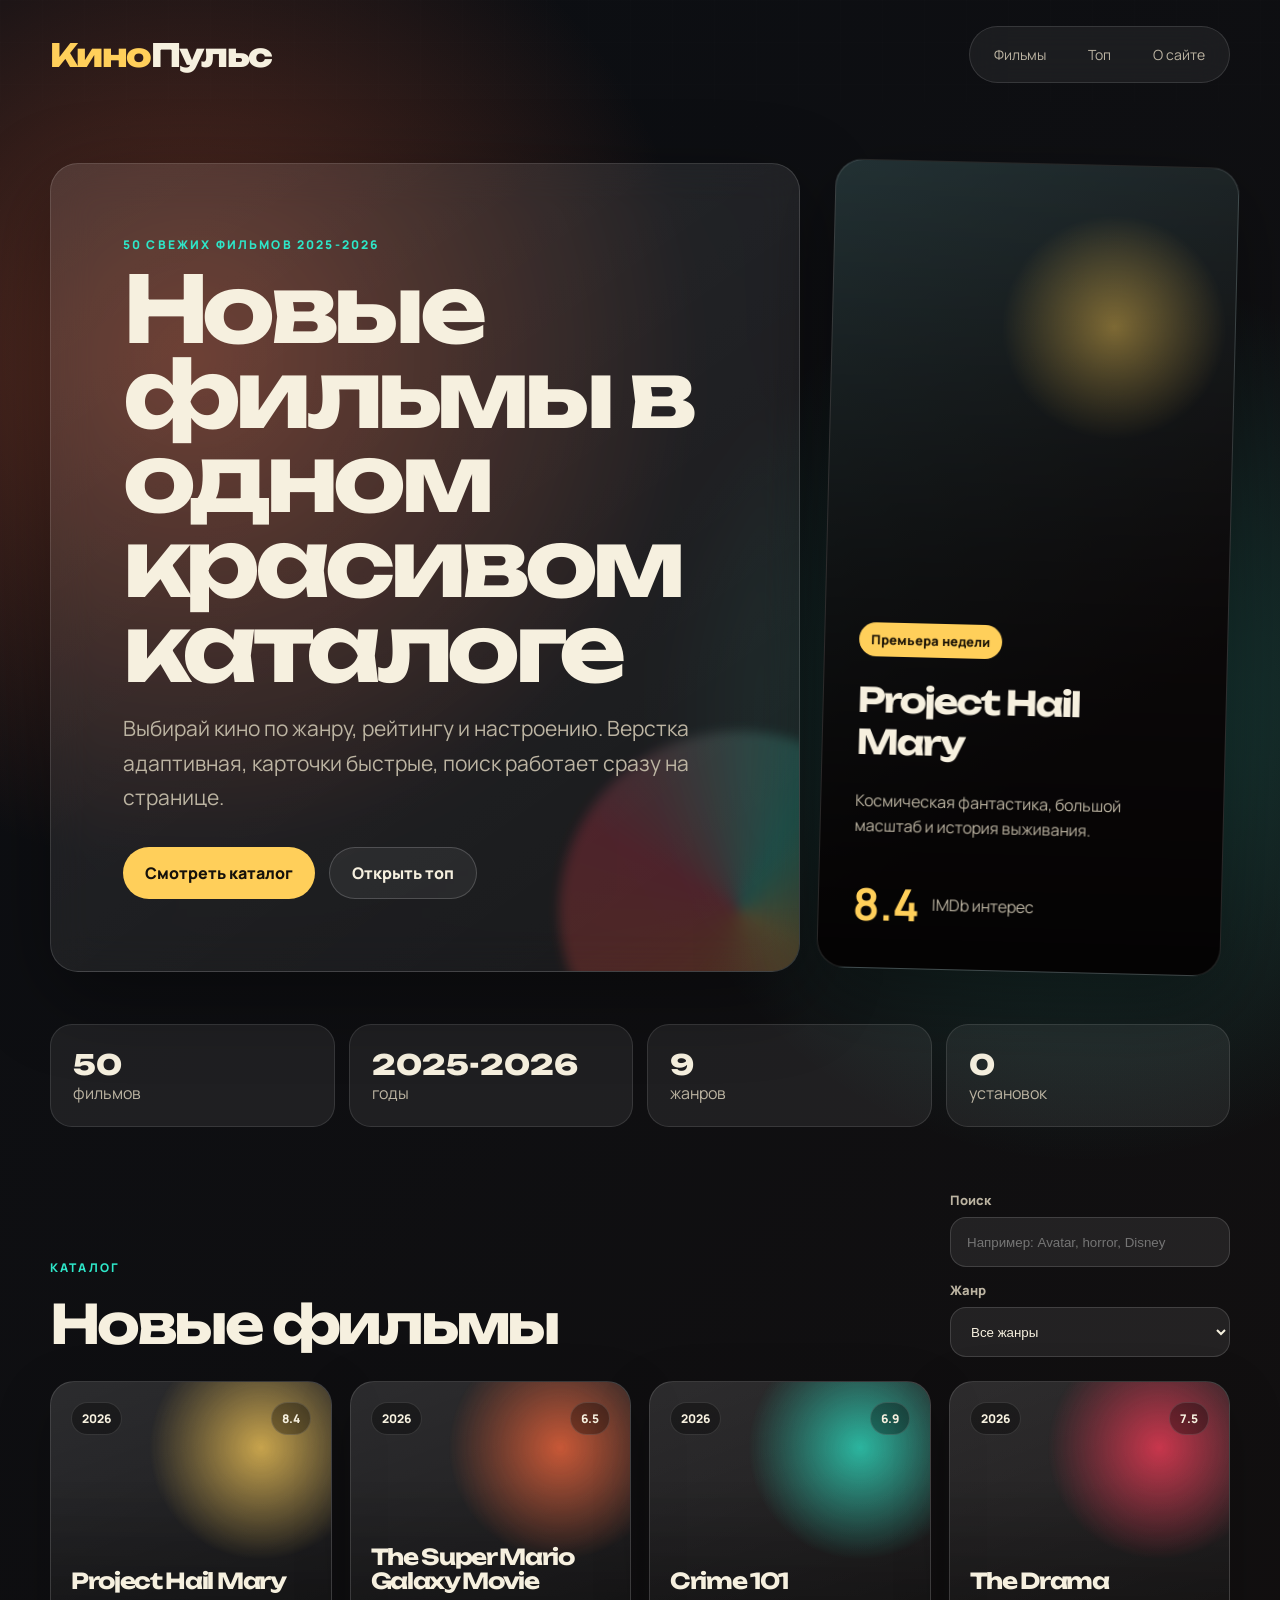
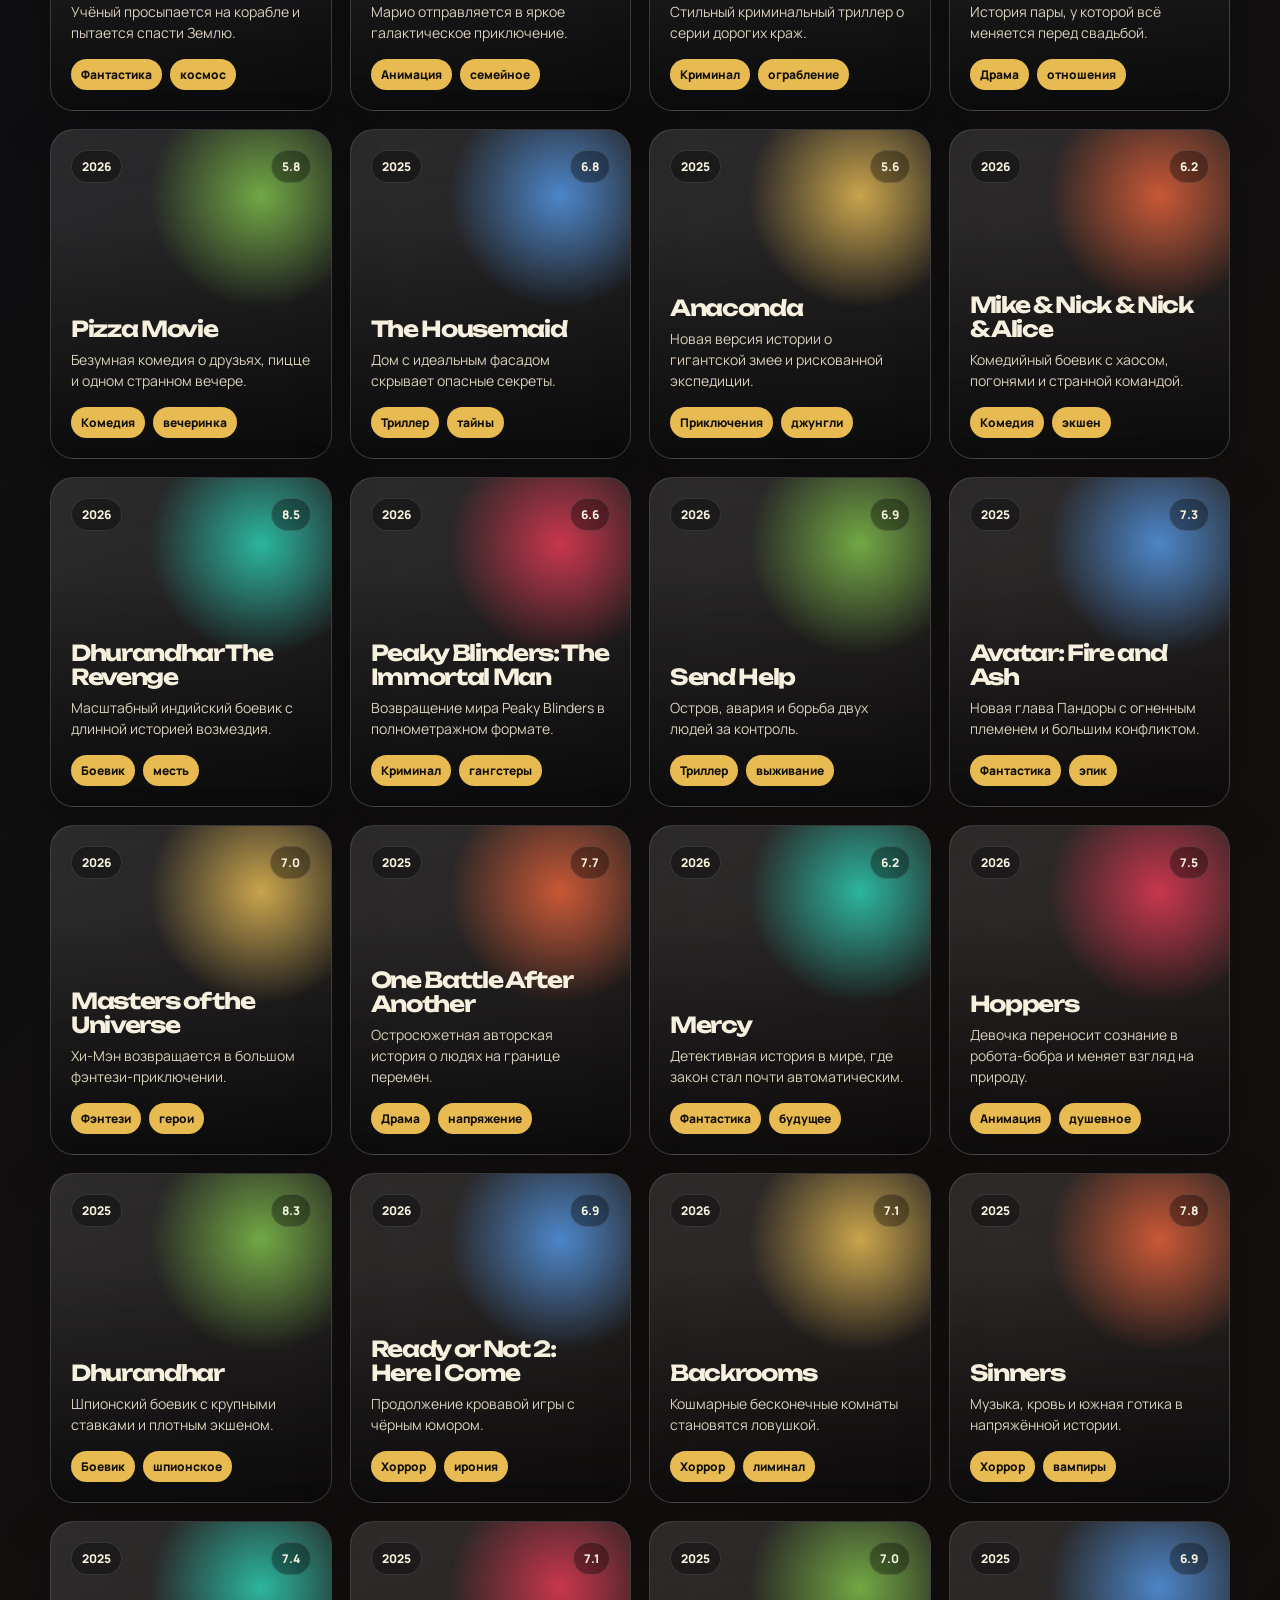
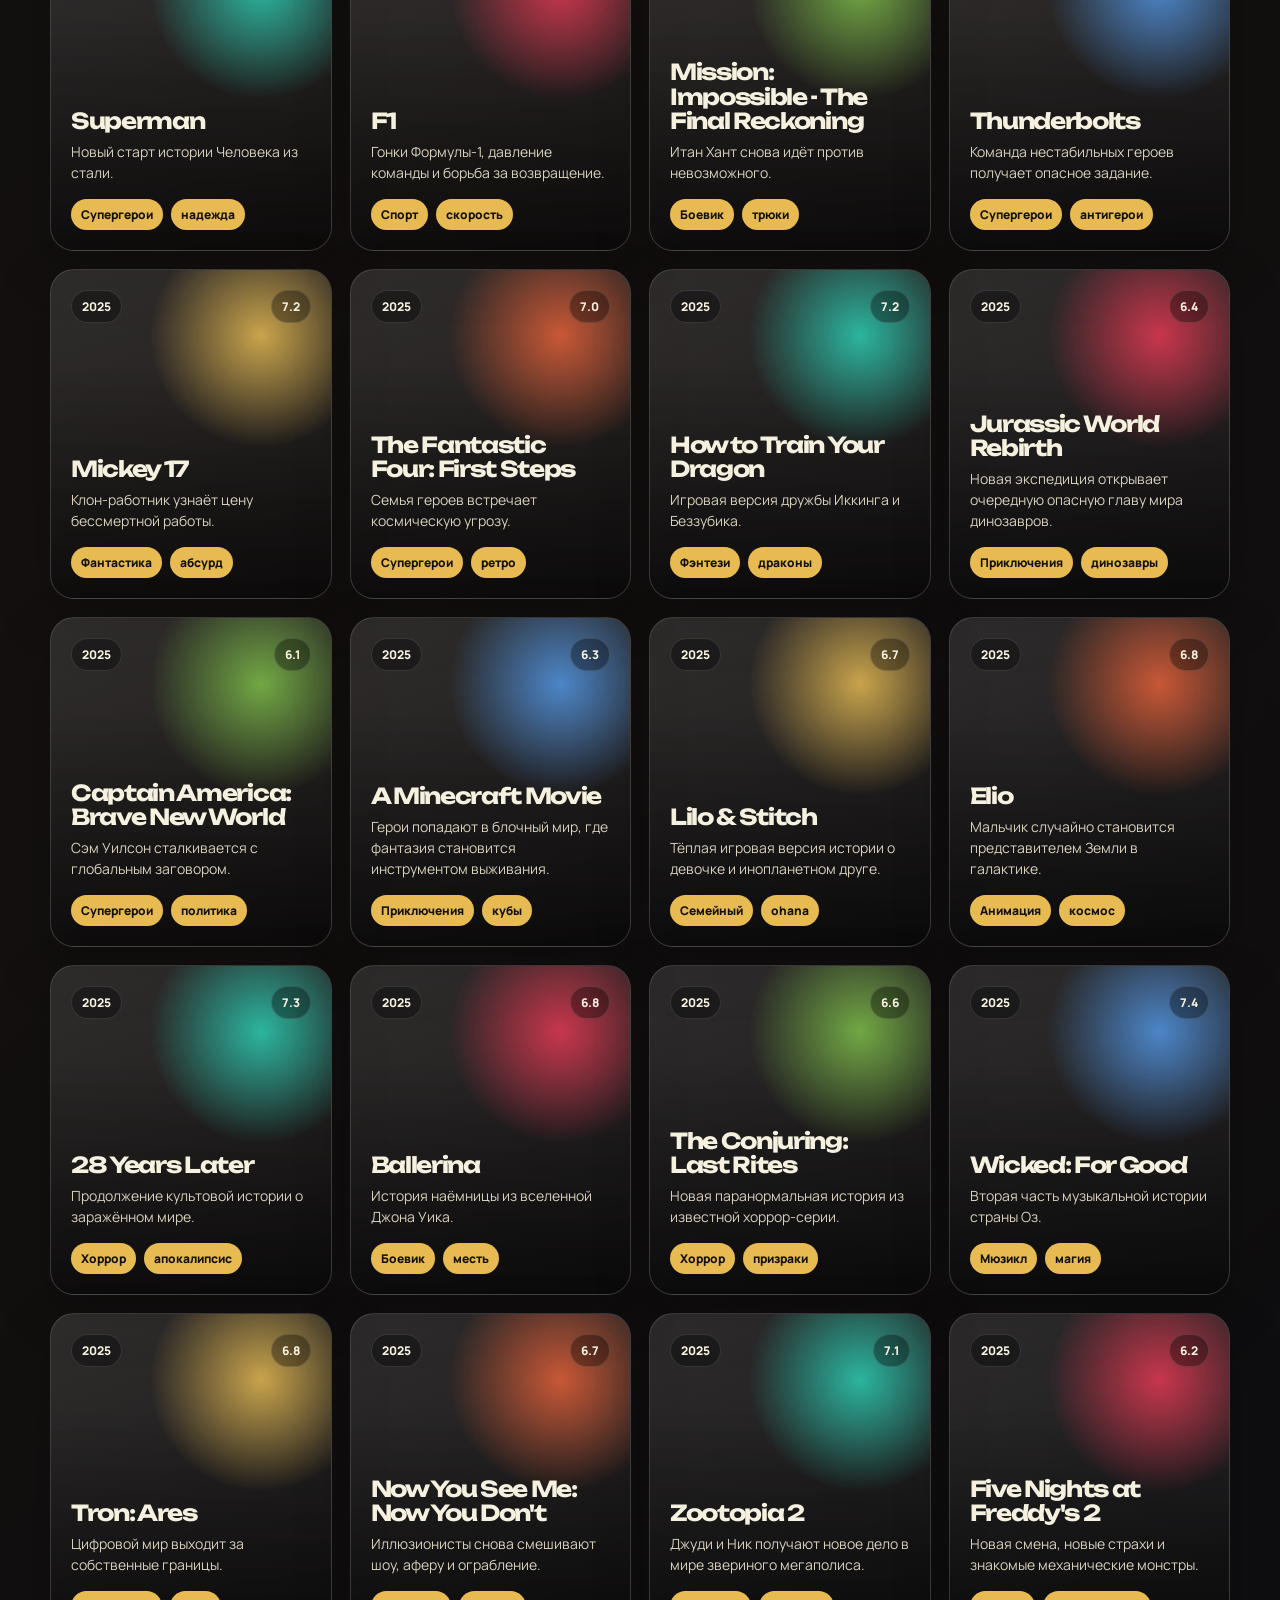
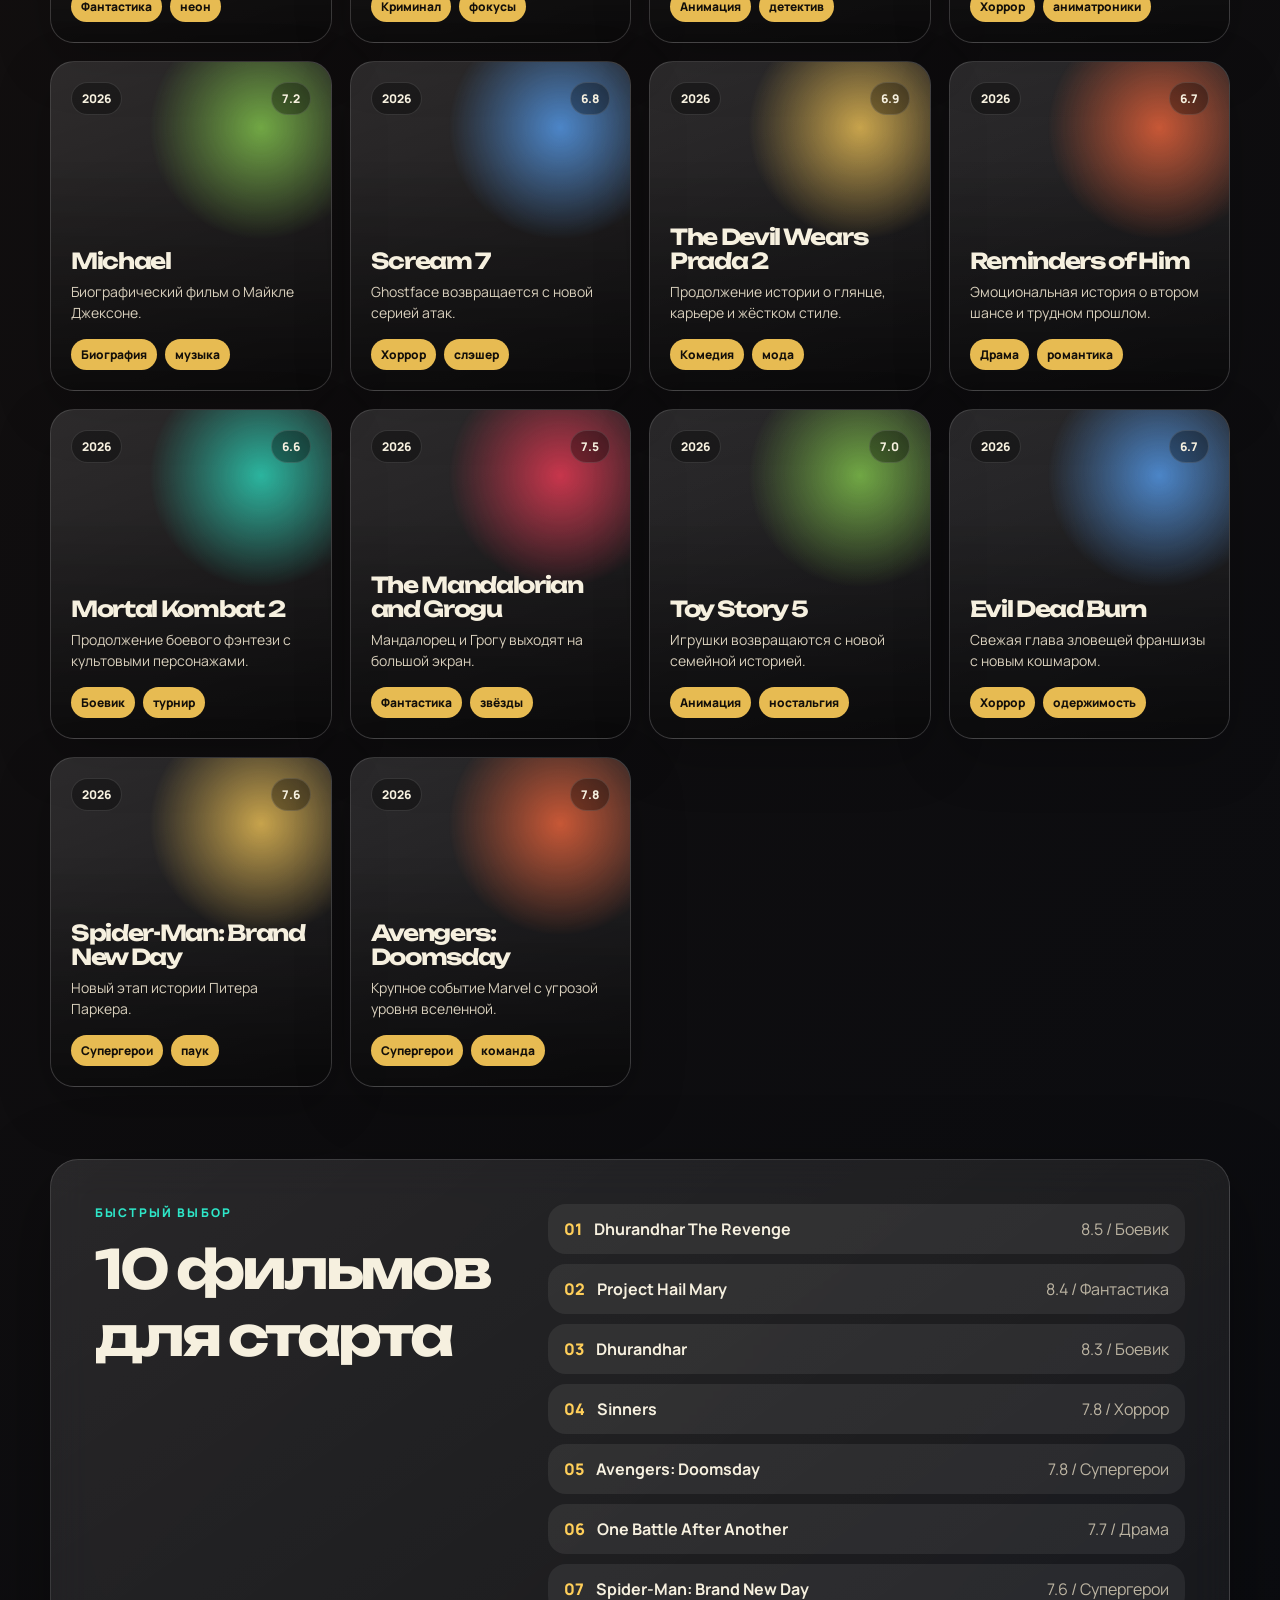
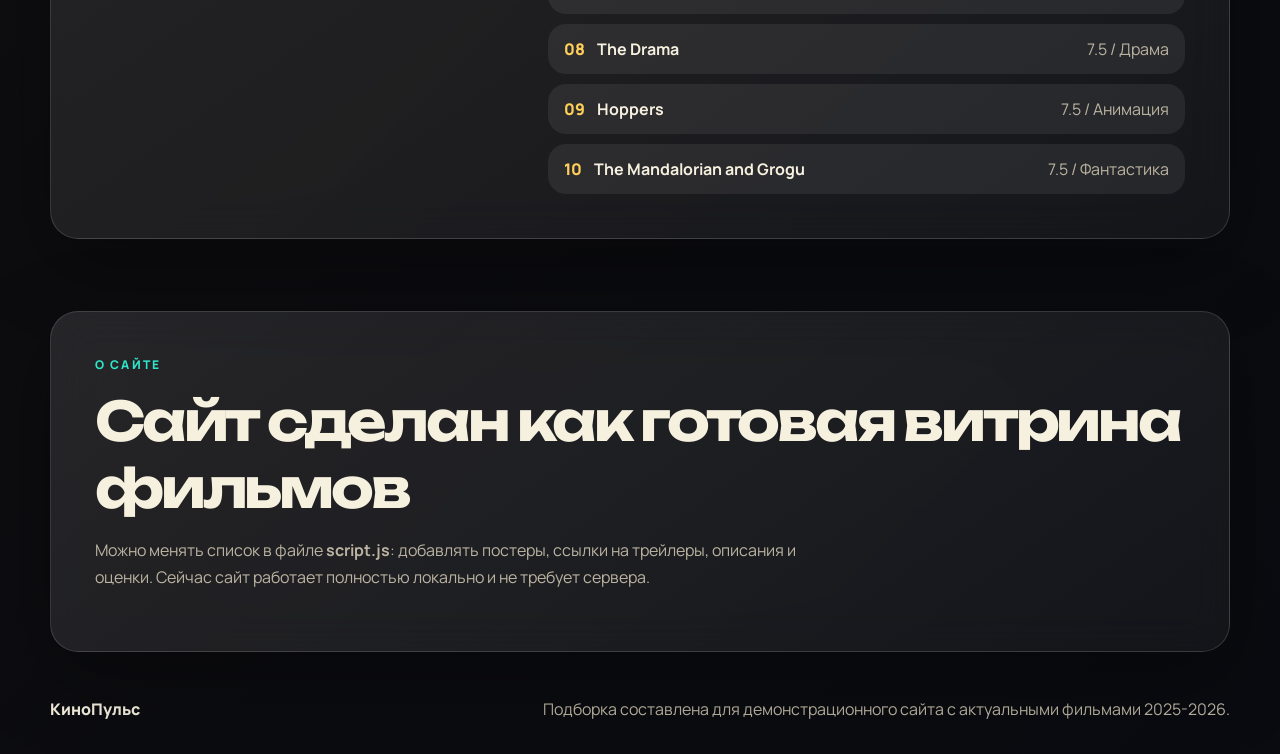
==== Сайт/index.html @ cec617ba "Add movie website" ====
﻿<!DOCTYPE html>
<html lang="ru">
<head>
  <meta charset="UTF-8" />
  <meta name="viewport" content="width=device-width, initial-scale=1.0" />
  <title>КиноПульс - новые фильмы 2025-2026</title>
  <link rel="preconnect" href="https://fonts.googleapis.com">
  <link rel="preconnect" href="https://fonts.gstatic.com" crossorigin>
  <link href="https://fonts.googleapis.com/css2?family=Manrope:wght@400;600;700;800&family=Unbounded:wght@600;700;800&display=swap" rel="stylesheet">
  <link rel="stylesheet" href="styles.css" />
</head>
<body>
  <div class="noise"></div>
  <header class="hero">
    <nav class="nav">
      <a class="logo" href="#top" aria-label="КиноПульс">
        <span>Кино</span>Пульс
      </a>
      <div class="nav-links">
        <a href="#movies">Фильмы</a>
        <a href="#top10">Топ</a>
        <a href="#about">О сайте</a>
      </div>
    </nav>

    <section class="hero-grid" id="top">
      <div class="hero-copy">
        <p class="eyebrow">50 свежих фильмов 2025-2026</p>
        <h1>Новые фильмы в одном красивом каталоге</h1>
        <p class="hero-text">Выбирай кино по жанру, рейтингу и настроению. Верстка адаптивная, карточки быстрые, поиск работает сразу на странице.</p>
        <div class="hero-actions">
          <a class="btn primary" href="#movies">Смотреть каталог</a>
          <a class="btn ghost" href="#top10">Открыть топ</a>
        </div>
      </div>
      <aside class="hero-card" aria-label="Премьера недели">
        <span class="tag">Премьера недели</span>
        <h2>Project Hail Mary</h2>
        <p>Космическая фантастика, большой масштаб и история выживания.</p>
        <div class="score-row">
          <strong>8.4</strong>
          <span>IMDb интерес</span>
        </div>
      </aside>
    </section>
  </header>

  <main>
    <section class="stats" aria-label="Статистика каталога">
      <article><strong>50</strong><span>фильмов</span></article>
      <article><strong>2025-2026</strong><span>годы</span></article>
      <article><strong>9</strong><span>жанров</span></article>
      <article><strong>0</strong><span>установок</span></article>
    </section>

    <section class="controls" id="movies">
      <div>
        <p class="eyebrow">Каталог</p>
        <h2>Новые фильмы</h2>
      </div>
      <div class="tools">
        <label class="search">
          <span>Поиск</span>
          <input id="searchInput" type="search" placeholder="Например: Avatar, horror, Disney" autocomplete="off" />
        </label>
        <label class="select-wrap">
          <span>Жанр</span>
          <select id="genreSelect">
            <option value="all">Все жанры</option>
          </select>
        </label>
      </div>
    </section>

    <section class="movie-grid" id="movieGrid" aria-live="polite"></section>
    <p class="empty" id="emptyState" hidden>Ничего не найдено. Попробуй другой запрос или жанр.</p>

    <section class="top-panel" id="top10">
      <div>
        <p class="eyebrow">Быстрый выбор</p>
        <h2>10 фильмов для старта</h2>
      </div>
      <ol id="topList"></ol>
    </section>

    <section class="about" id="about">
      <p class="eyebrow">О сайте</p>
      <h2>Сайт сделан как готовая витрина фильмов</h2>
      <p>Можно менять список в файле <b>script.js</b>: добавлять постеры, ссылки на трейлеры, описания и оценки. Сейчас сайт работает полностью локально и не требует сервера.</p>
    </section>
  </main>

  <footer>
    <span>КиноПульс</span>
    <p>Подборка составлена для демонстрационного сайта с актуальными фильмами 2025-2026.</p>
  </footer>

  <script src="script.js"></script>
</body>
</html>
---- Сайт/styles.css ----
﻿:root {
  --bg: #0b0e13;
  --panel: rgba(255, 255, 255, 0.08);
  --panel-strong: rgba(255, 255, 255, 0.14);
  --text: #f6f0df;
  --muted: #bcb4a2;
  --gold: #ffcf5a;
  --orange: #ff6a3d;
  --teal: #2ee6c8;
  --red: #ff3d5a;
  --shadow: 0 24px 80px rgba(0, 0, 0, 0.36);
  --radius: 28px;
}

* { box-sizing: border-box; }

html { scroll-behavior: smooth; }

body {
  margin: 0;
  min-height: 100vh;
  font-family: "Manrope", sans-serif;
  color: var(--text);
  background:
    radial-gradient(circle at 15% 5%, rgba(255, 106, 61, 0.35), transparent 32rem),
    radial-gradient(circle at 85% 10%, rgba(46, 230, 200, 0.22), transparent 28rem),
    linear-gradient(135deg, #0b0e13 0%, #14100f 45%, #090b10 100%);
  overflow-x: hidden;
}

.noise {
  position: fixed;
  inset: 0;
  pointer-events: none;
  opacity: 0.22;
  background-image:
    linear-gradient(rgba(255,255,255,.04) 1px, transparent 1px),
    linear-gradient(90deg, rgba(255,255,255,.04) 1px, transparent 1px);
  background-size: 42px 42px;
  mask-image: linear-gradient(to bottom, black, transparent 75%);
}

a { color: inherit; text-decoration: none; }

.hero, main, footer {
  width: min(1180px, calc(100% - 32px));
  margin: 0 auto;
}

.nav {
  display: flex;
  align-items: center;
  justify-content: space-between;
  padding: 26px 0;
}

.logo {
  font-family: "Unbounded", sans-serif;
  font-size: clamp(22px, 3vw, 32px);
  font-weight: 800;
  letter-spacing: -0.05em;
}

.logo span { color: var(--gold); }

.nav-links {
  display: flex;
  gap: 10px;
  padding: 8px;
  border: 1px solid rgba(255,255,255,.12);
  border-radius: 999px;
  background: rgba(255,255,255,.06);
  backdrop-filter: blur(16px);
}

.nav-links a {
  padding: 10px 16px;
  border-radius: 999px;
  color: var(--muted);
  font-size: 14px;
  transition: .2s ease;
}

.nav-links a:hover { color: var(--text); background: rgba(255,255,255,.1); }

.hero-grid {
  display: grid;
  grid-template-columns: 1.3fr .7fr;
  gap: 26px;
  align-items: stretch;
  min-height: 560px;
  padding: 54px 0 34px;
}

.hero-copy, .hero-card, .top-panel, .about {
  border: 1px solid rgba(255,255,255,.14);
  background: linear-gradient(145deg, rgba(255,255,255,.11), rgba(255,255,255,.045));
  border-radius: var(--radius);
  box-shadow: var(--shadow);
  backdrop-filter: blur(20px);
}

.hero-copy {
  position: relative;
  overflow: hidden;
  padding: clamp(30px, 6vw, 72px);
}

.hero-copy::after {
  content: "";
  position: absolute;
  right: -120px;
  bottom: -120px;
  width: 360px;
  height: 360px;
  border-radius: 50%;
  background: conic-gradient(from 120deg, var(--gold), var(--orange), var(--red), var(--teal), var(--gold));
  filter: blur(6px);
  opacity: .22;
  animation: spin 18s linear infinite;
}

.eyebrow {
  margin: 0 0 14px;
  color: var(--teal);
  font-weight: 800;
  letter-spacing: .18em;
  text-transform: uppercase;
  font-size: 12px;
}

h1, h2, h3 { font-family: "Unbounded", sans-serif; letter-spacing: -0.06em; }

h1 {
  position: relative;
  z-index: 1;
  max-width: 850px;
  margin: 0;
  font-size: clamp(42px, 8vw, 92px);
  line-height: .92;
}

.hero-text {
  position: relative;
  z-index: 1;
  max-width: 650px;
  color: var(--muted);
  font-size: clamp(17px, 2vw, 21px);
  line-height: 1.65;
}

.hero-actions { display: flex; flex-wrap: wrap; gap: 14px; margin-top: 32px; position: relative; z-index: 1; }

.btn {
  display: inline-flex;
  align-items: center;
  justify-content: center;
  min-height: 52px;
  padding: 0 22px;
  border-radius: 999px;
  font-weight: 800;
  transition: transform .2s ease, background .2s ease;
}

.btn:hover { transform: translateY(-2px); }
.btn.primary { color: #15110b; background: var(--gold); }
.btn.ghost { border: 1px solid rgba(255,255,255,.18); background: rgba(255,255,255,.06); }

.hero-card {
  display: flex;
  flex-direction: column;
  justify-content: flex-end;
  min-height: 420px;
  padding: 34px;
  background:
    linear-gradient(to top, rgba(0,0,0,.82), rgba(0,0,0,.12)),
    radial-gradient(circle at 70% 20%, rgba(255,207,90,.62), transparent 7rem),
    linear-gradient(145deg, #27383b, #161011 70%);
  transform: rotate(1.4deg);
}

.tag {
  align-self: flex-start;
  padding: 8px 12px;
  border-radius: 999px;
  color: #1b1306;
  background: var(--gold);
  font-weight: 800;
  font-size: 13px;
}

.hero-card h2 { margin: 22px 0 10px; font-size: 34px; }
.hero-card p { color: var(--muted); line-height: 1.6; }

.score-row {
  display: flex;
  align-items: center;
  gap: 12px;
  margin-top: 18px;
}

.score-row strong { font-size: 44px; color: var(--gold); }
.score-row span { color: var(--muted); }

.stats {
  display: grid;
  grid-template-columns: repeat(4, 1fr);
  gap: 14px;
  margin: 18px 0 64px;
}

.stats article {
  padding: 22px;
  border-radius: 22px;
  background: rgba(255,255,255,.07);
  border: 1px solid rgba(255,255,255,.11);
}

.stats strong { display: block; font: 800 28px "Unbounded", sans-serif; }
.stats span { color: var(--muted); }

.controls {
  display: flex;
  align-items: end;
  justify-content: space-between;
  gap: 24px;
  margin-bottom: 24px;
}

.controls h2, .top-panel h2, .about h2 { margin: 0; font-size: clamp(30px, 5vw, 54px); }

.tools {
  display: flex;
  gap: 14px;
  flex-wrap: wrap;
  justify-content: flex-end;
}

.search, .select-wrap {
  display: grid;
  gap: 8px;
  min-width: min(280px, 100%);
  color: var(--muted);
  font-size: 13px;
  font-weight: 800;
}

input, select {
  width: 100%;
  min-height: 50px;
  padding: 0 16px;
  border: 1px solid rgba(255,255,255,.14);
  border-radius: 16px;
  color: var(--text);
  background: rgba(255,255,255,.08);
  outline: none;
}

select option { background: #14100f; }
input:focus, select:focus { border-color: var(--gold); box-shadow: 0 0 0 4px rgba(255,207,90,.13); }

.movie-grid {
  display: grid;
  grid-template-columns: repeat(4, 1fr);
  gap: 18px;
}

.movie-card {
  position: relative;
  min-height: 330px;
  display: flex;
  flex-direction: column;
  justify-content: space-between;
  overflow: hidden;
  padding: 20px;
  border-radius: 24px;
  border: 1px solid rgba(255,255,255,.13);
  background: linear-gradient(160deg, rgba(255,255,255,.12), rgba(255,255,255,.045));
  box-shadow: 0 18px 55px rgba(0,0,0,.22);
  isolation: isolate;
  animation: rise .55s ease both;
}

.movie-card::before {
  content: "";
  position: absolute;
  inset: 0;
  z-index: -1;
  background:
    radial-gradient(circle at 75% 20%, var(--accent), transparent 7rem),
    linear-gradient(to top, rgba(0,0,0,.74), transparent 70%);
  opacity: .75;
}

.movie-card:hover { transform: translateY(-6px); transition: transform .22s ease; }

.card-top { display: flex; justify-content: space-between; gap: 12px; align-items: flex-start; }
.year, .rating {
  padding: 7px 10px;
  border-radius: 999px;
  background: rgba(0,0,0,.34);
  border: 1px solid rgba(255,255,255,.12);
  font-size: 12px;
  font-weight: 800;
}

.movie-card h3 { margin: auto 0 8px; font-size: 22px; line-height: 1.1; }
.movie-card p { margin: 0; color: #d9d0bd; line-height: 1.5; font-size: 14px; }

.meta {
  display: flex;
  flex-wrap: wrap;
  gap: 8px;
  margin-top: 16px;
}

.meta span {
  padding: 7px 10px;
  border-radius: 999px;
  color: #130f0a;
  background: rgba(255,207,90,.9);
  font-size: 12px;
  font-weight: 800;
}

.empty {
  margin: 30px 0;
  color: var(--muted);
  text-align: center;
}

.top-panel, .about {
  margin-top: 72px;
  padding: clamp(24px, 4vw, 44px);
}

.top-panel {
  display: grid;
  grid-template-columns: .8fr 1.2fr;
  gap: 28px;
}

.top-panel ol {
  display: grid;
  gap: 10px;
  padding: 0;
  margin: 0;
  list-style: none;
  counter-reset: top;
}

.top-panel li {
  counter-increment: top;
  display: flex;
  justify-content: space-between;
  gap: 12px;
  padding: 14px 16px;
  border-radius: 18px;
  background: rgba(255,255,255,.07);
}

.top-panel li::before {
  content: counter(top, decimal-leading-zero);
  color: var(--gold);
  font-weight: 900;
}

.top-panel b { margin-right: auto; }
.top-panel span { color: var(--muted); }
.about p:last-child { max-width: 760px; color: var(--muted); line-height: 1.7; }

footer {
  display: flex;
  justify-content: space-between;
  gap: 20px;
  padding: 46px 0 34px;
  color: var(--muted);
}

footer span { color: var(--text); font-weight: 900; }
footer p { margin: 0; }

@keyframes spin { to { transform: rotate(360deg); } }
@keyframes rise { from { opacity: 0; transform: translateY(18px); } to { opacity: 1; transform: translateY(0); } }

@media (max-width: 980px) {
  .hero-grid, .top-panel { grid-template-columns: 1fr; }
  .movie-grid { grid-template-columns: repeat(2, 1fr); }
  .stats { grid-template-columns: repeat(2, 1fr); }
  .hero-card { transform: none; min-height: 320px; }
}

@media (max-width: 640px) {
  .nav { align-items: flex-start; gap: 18px; flex-direction: column; }
  .nav-links { width: 100%; justify-content: space-between; }
  .nav-links a { padding: 10px 12px; }
  .hero-grid { padding-top: 22px; }
  .controls { align-items: stretch; flex-direction: column; }
  .tools { justify-content: stretch; }
  .search, .select-wrap { min-width: 100%; }
  .movie-grid, .stats { grid-template-columns: 1fr; }
  .movie-card { min-height: 290px; }
  footer { flex-direction: column; }
}
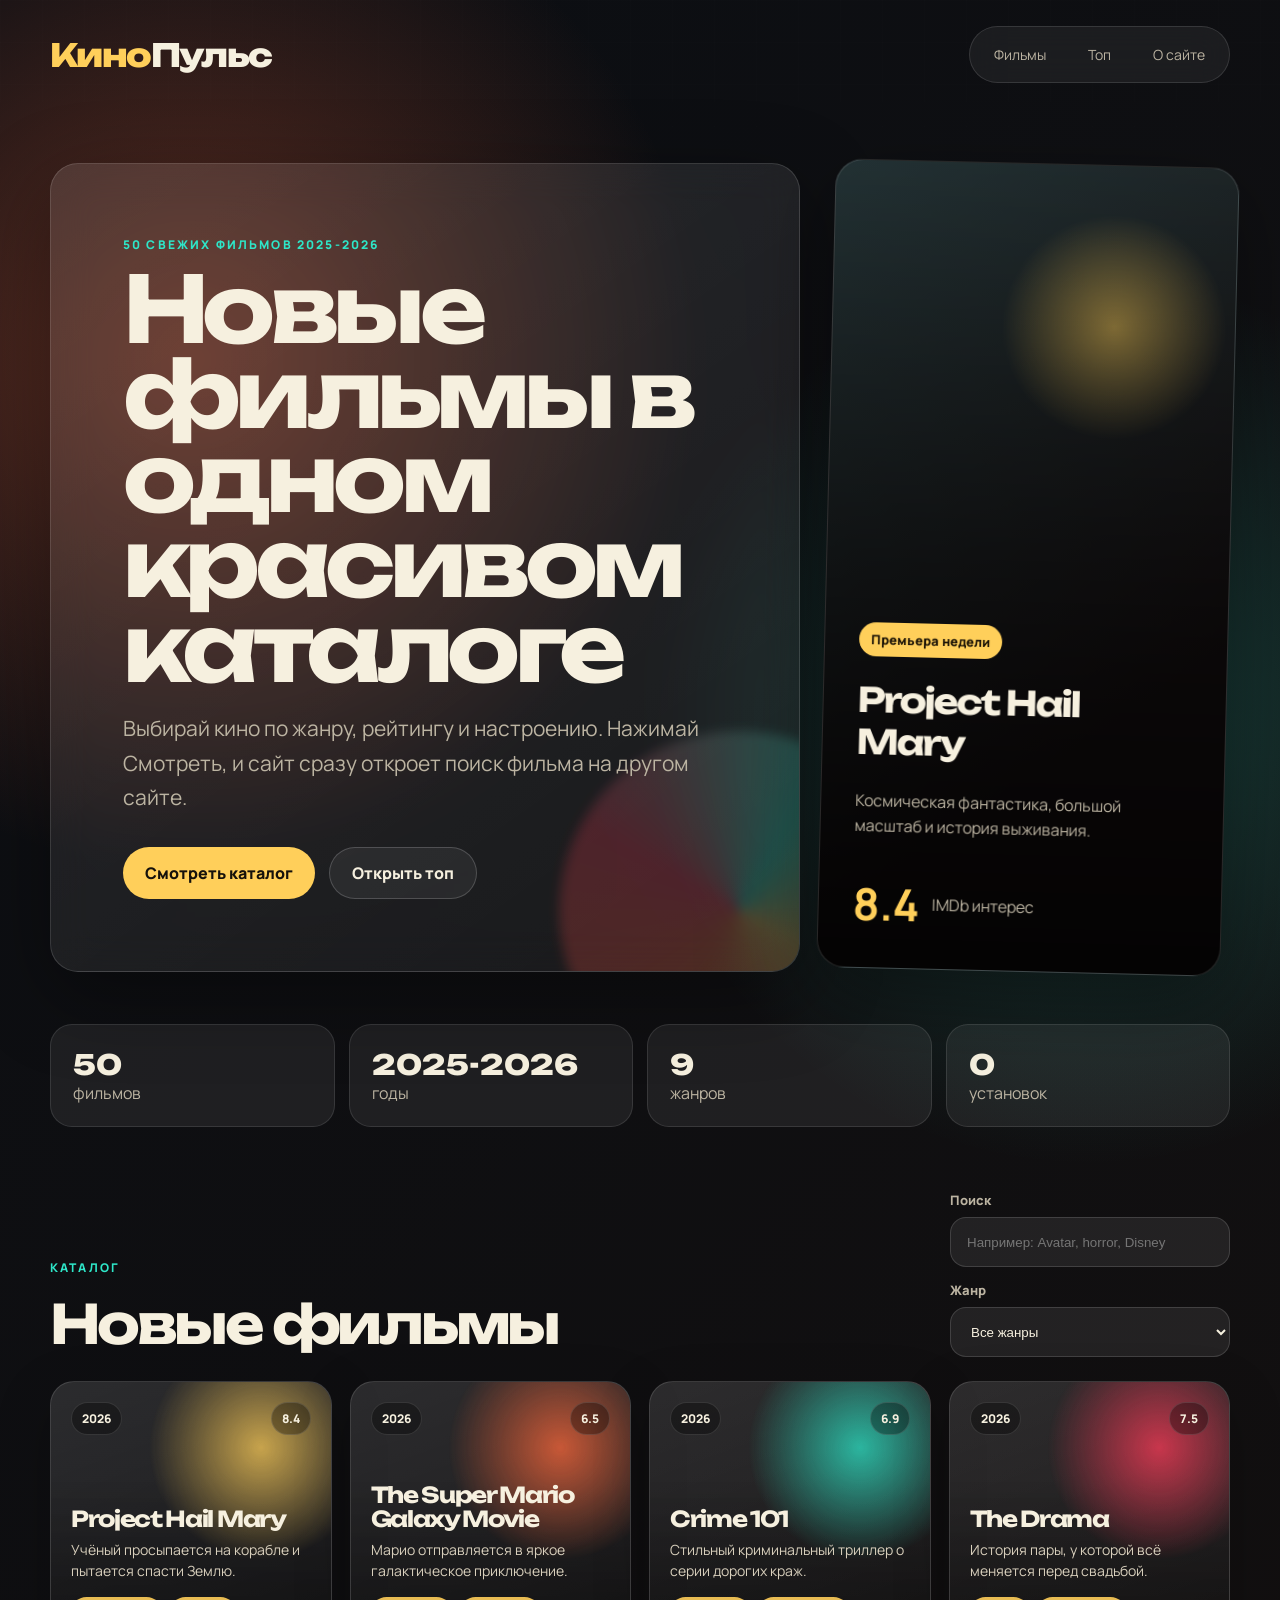
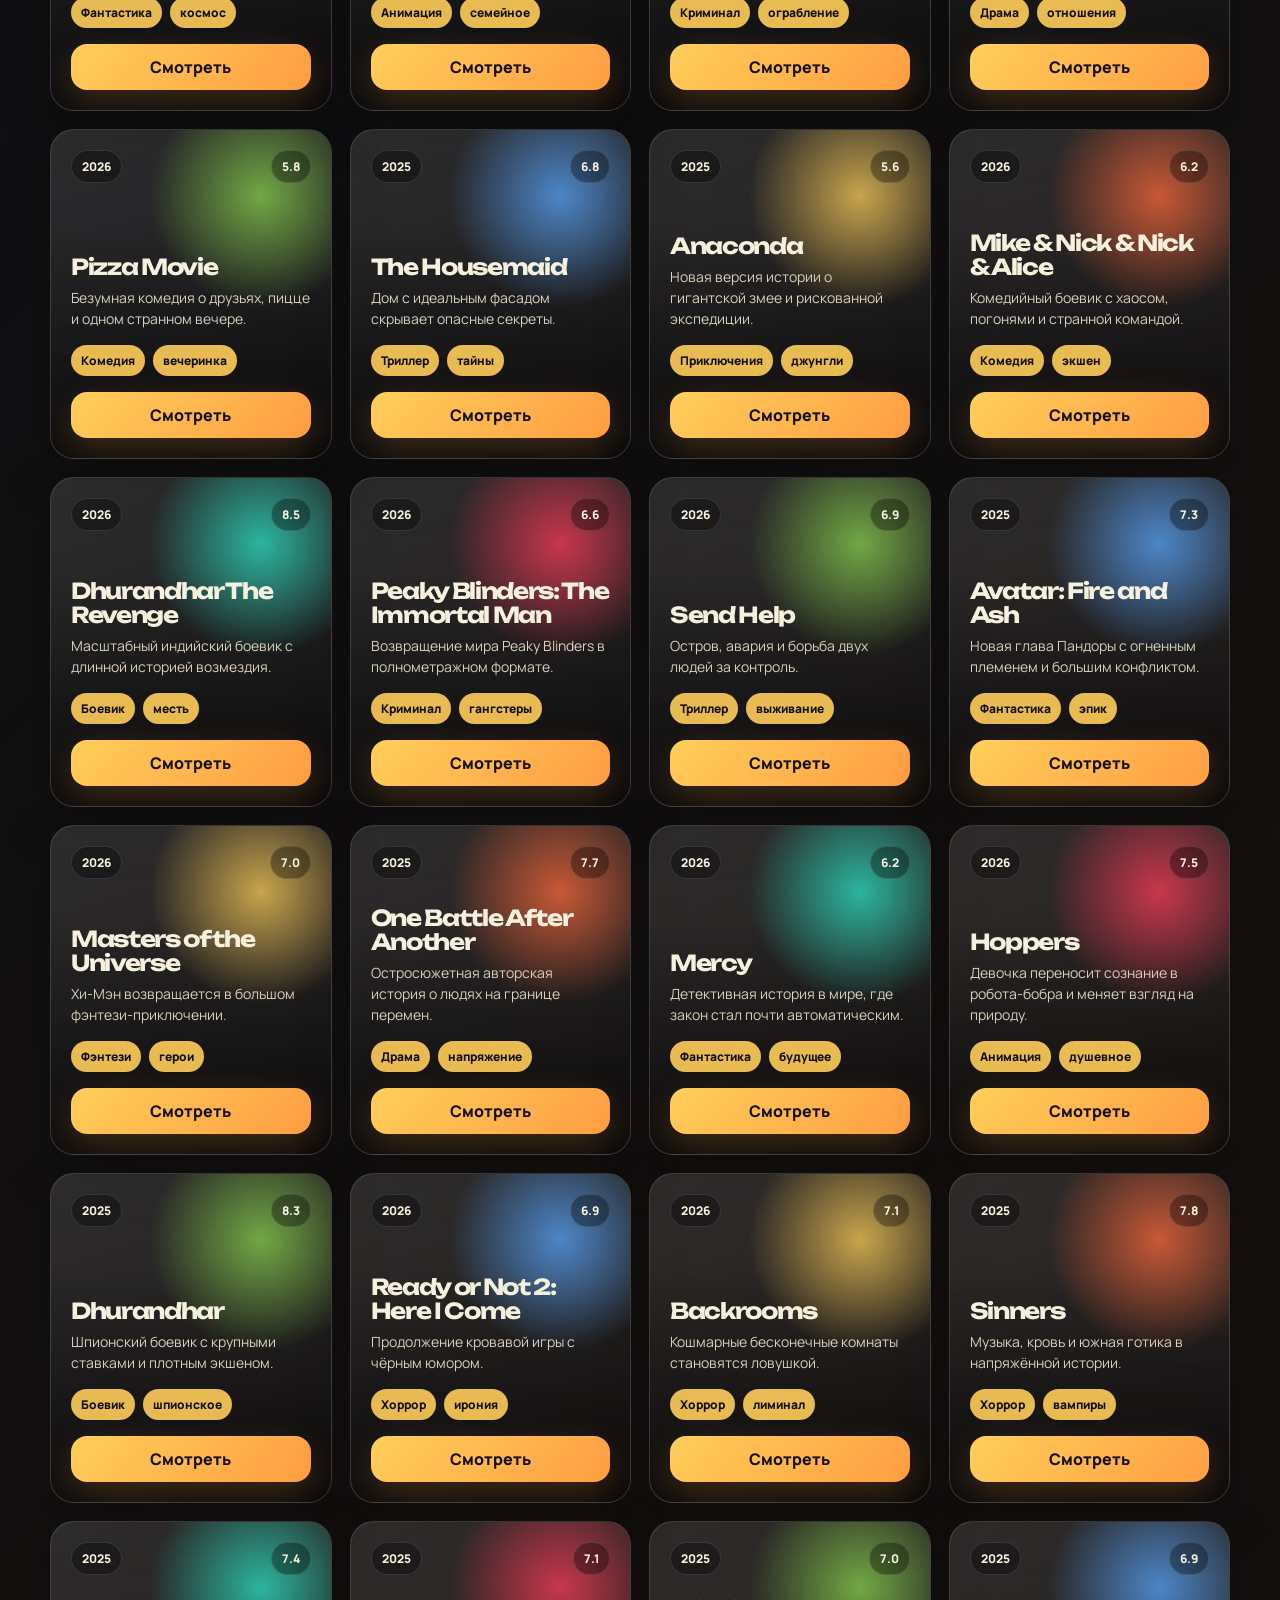
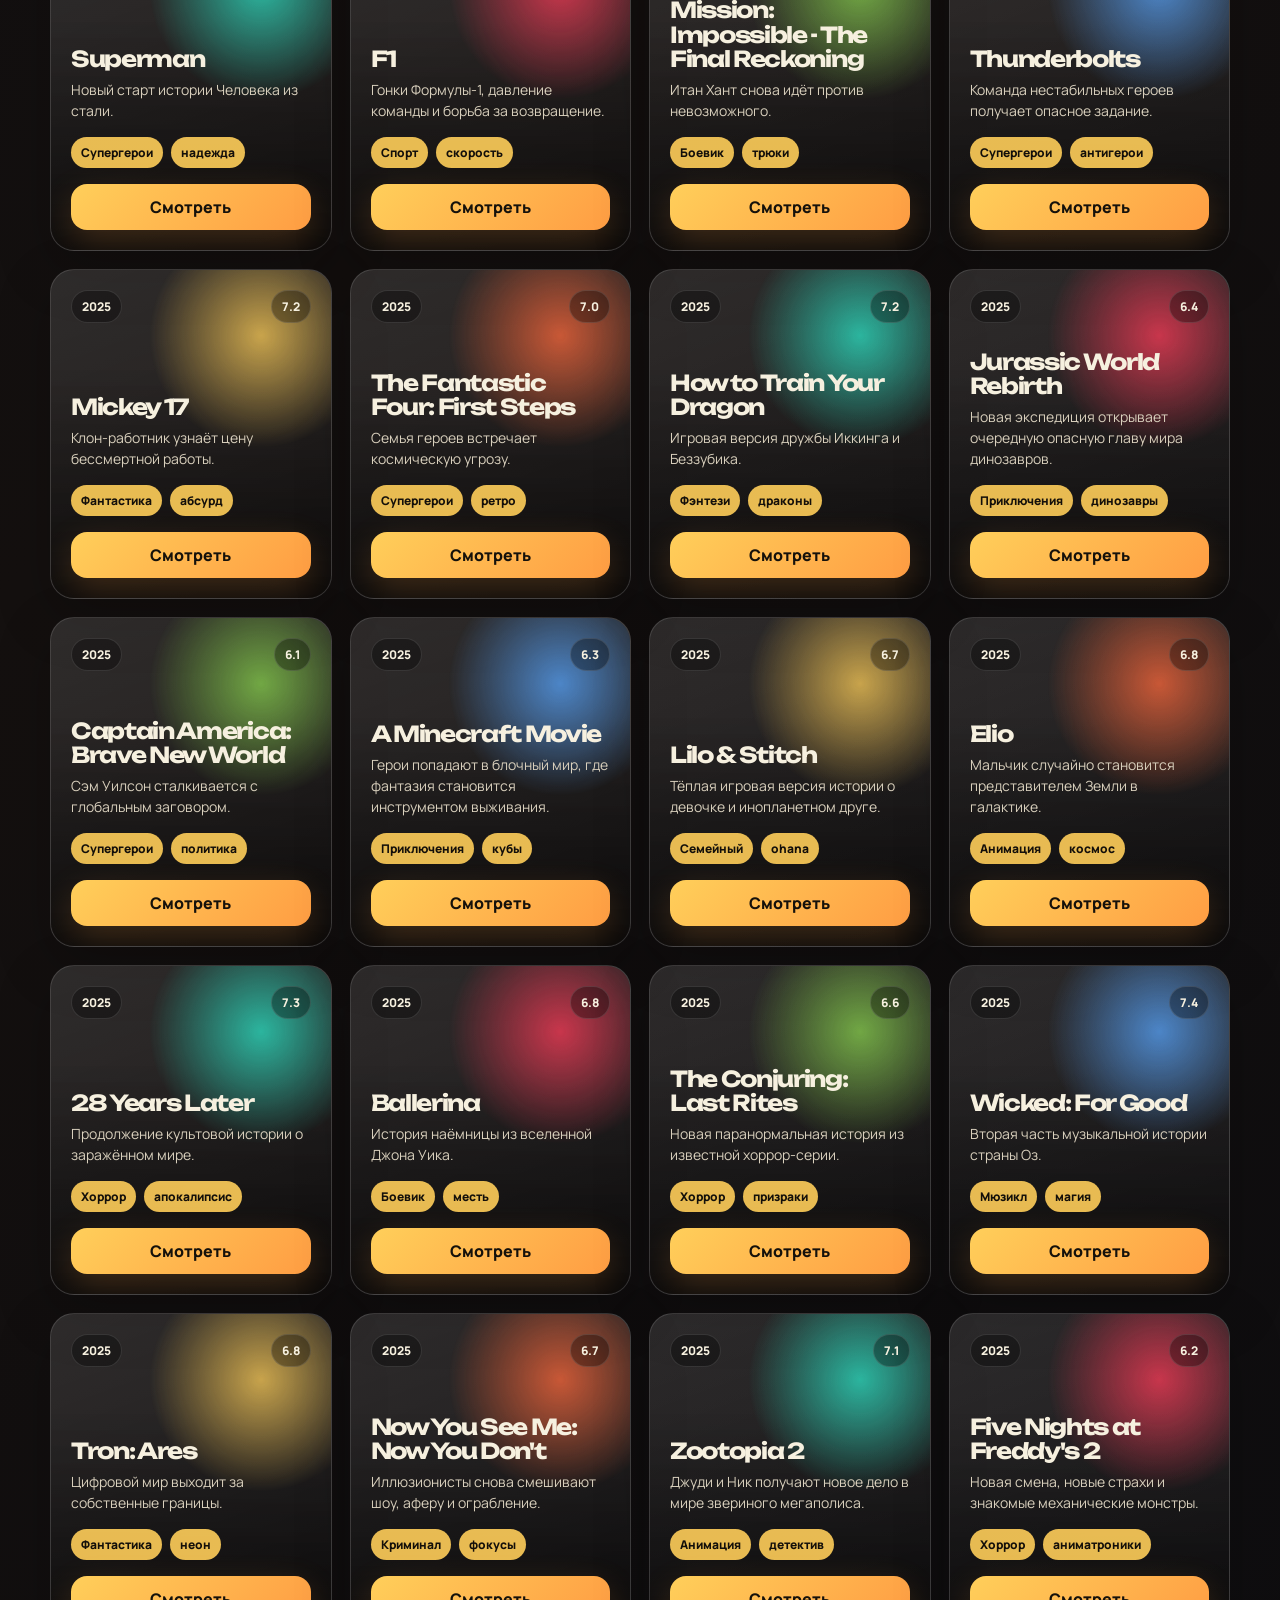
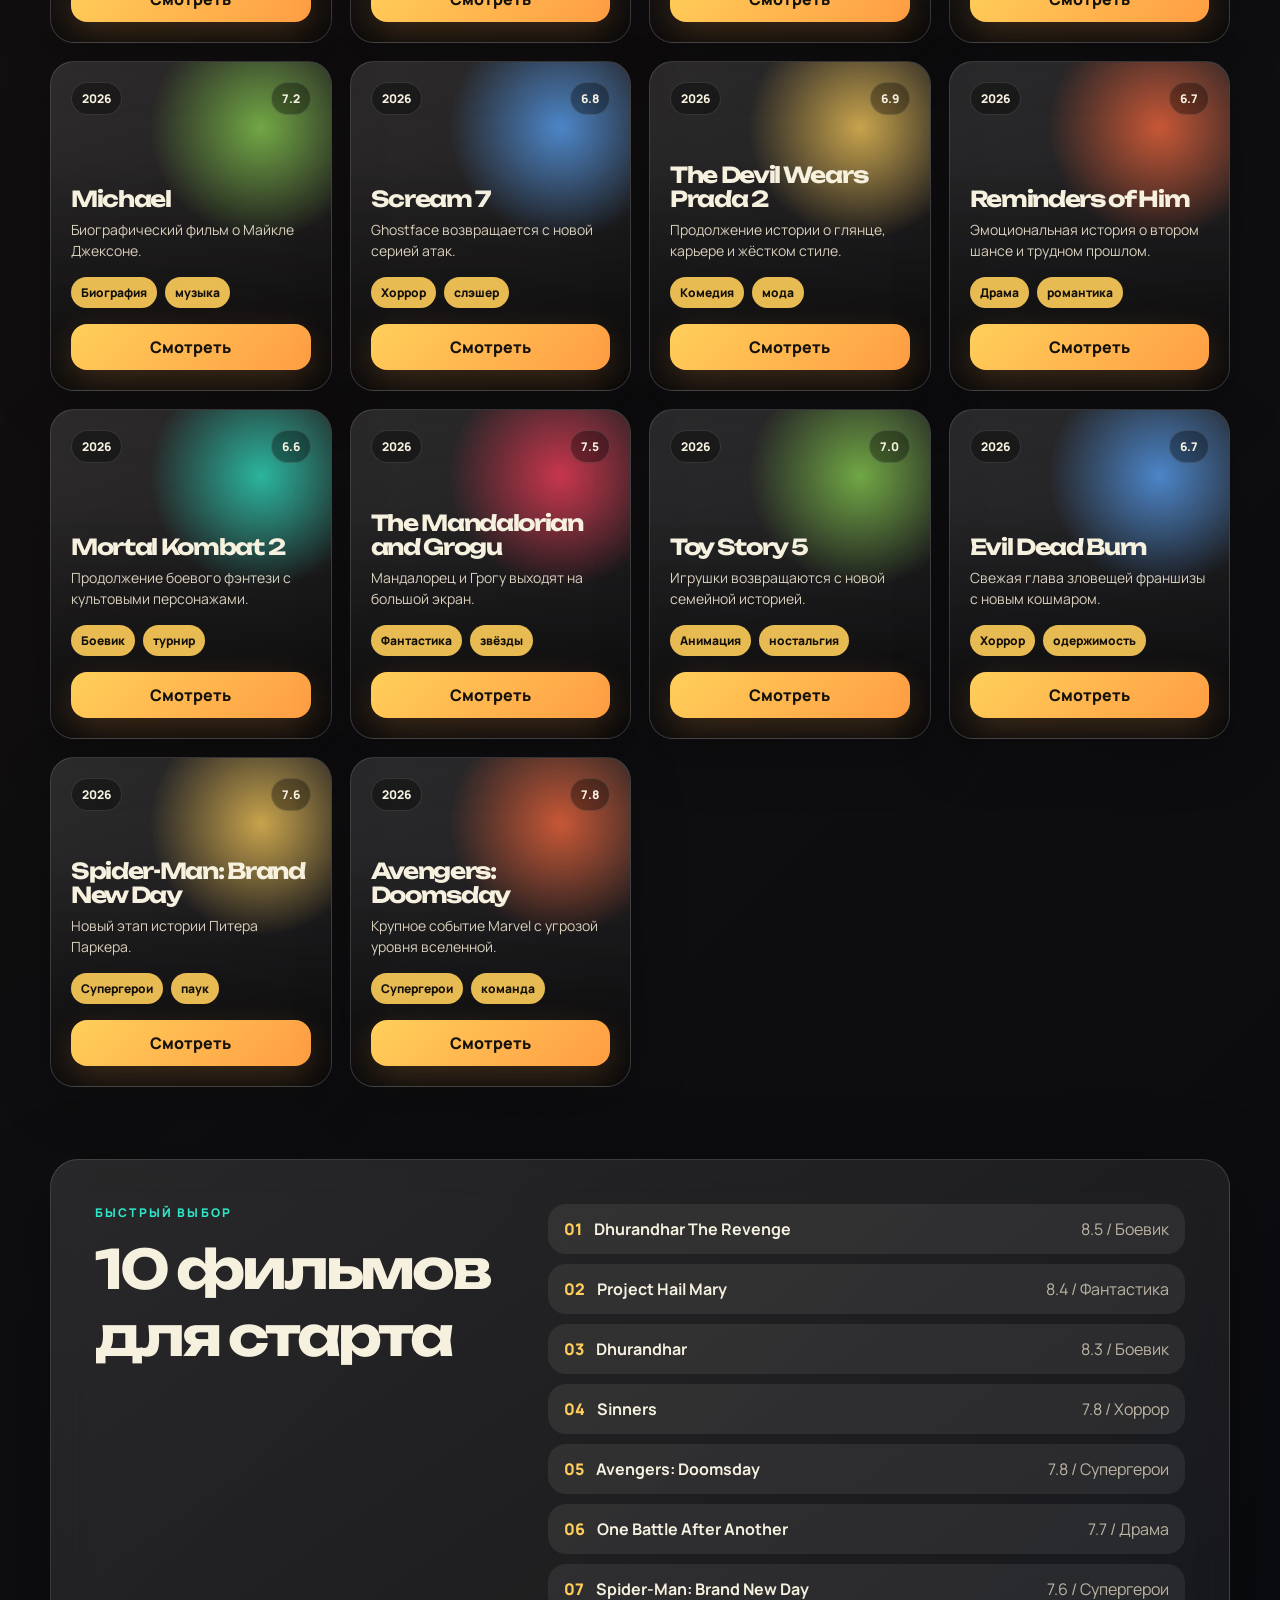
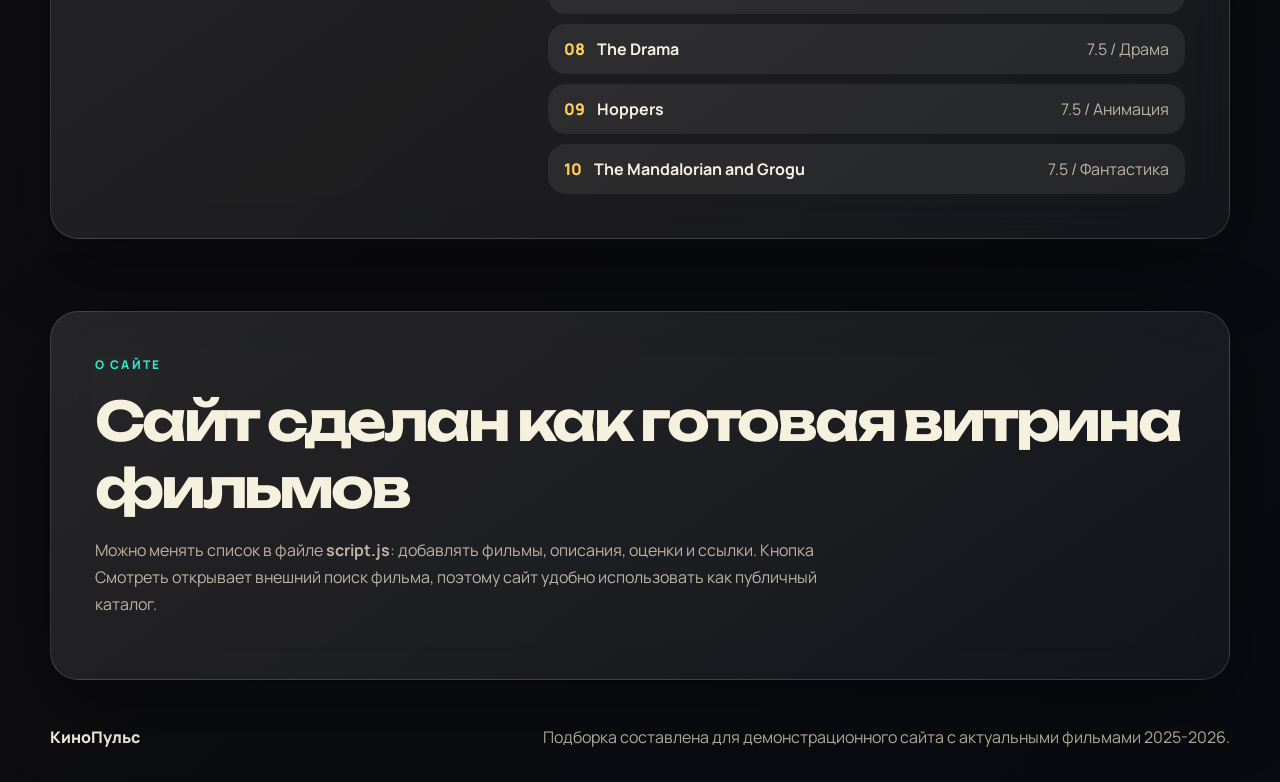
==== commit 049317d0: "Add watch links to movie cards" ====
--- a/Сайт/index.html
+++ b/Сайт/index.html
@@ -27,7 +27,7 @@
       <div class="hero-copy">
         <p class="eyebrow">50 свежих фильмов 2025-2026</p>
         <h1>Новые фильмы в одном красивом каталоге</h1>
-        <p class="hero-text">Выбирай кино по жанру, рейтингу и настроению. Верстка адаптивная, карточки быстрые, поиск работает сразу на странице.</p>
+        <p class="hero-text">Выбирай кино по жанру, рейтингу и настроению. Нажимай Смотреть, и сайт сразу откроет поиск фильма на другом сайте.</p>
         <div class="hero-actions">
           <a class="btn primary" href="#movies">Смотреть каталог</a>
           <a class="btn ghost" href="#top10">Открыть топ</a>
@@ -86,7 +86,7 @@
     <section class="about" id="about">
       <p class="eyebrow">О сайте</p>
       <h2>Сайт сделан как готовая витрина фильмов</h2>
-      <p>Можно менять список в файле <b>script.js</b>: добавлять постеры, ссылки на трейлеры, описания и оценки. Сейчас сайт работает полностью локально и не требует сервера.</p>
+      <p>Можно менять список в файле <b>script.js</b>: добавлять фильмы, описания, оценки и ссылки. Кнопка Смотреть открывает внешний поиск фильма, поэтому сайт удобно использовать как публичный каталог.</p>
     </section>
   </main>
 
@@ -98,3 +98,4 @@
   <script src="script.js"></script>
 </body>
 </html>
+
--- a/Сайт/styles.css
+++ b/Сайт/styles.css
@@ -323,6 +323,26 @@
   font-weight: 800;
 }
 
+.watch-btn {
+  display: inline-flex;
+  align-items: center;
+  justify-content: center;
+  width: 100%;
+  min-height: 46px;
+  margin-top: 16px;
+  border-radius: 16px;
+  color: #15110b;
+  background: linear-gradient(135deg, var(--gold), #ff9d43);
+  font-weight: 900;
+  box-shadow: 0 12px 34px rgba(255, 159, 67, .2);
+  transition: transform .2s ease, filter .2s ease;
+}
+
+.watch-btn:hover {
+  transform: translateY(-2px);
+  filter: brightness(1.06);
+}
+
 .empty {
   margin: 30px 0;
   color: var(--muted);
@@ -402,3 +422,4 @@
   .movie-card { min-height: 290px; }
   footer { flex-direction: column; }
 }
+
